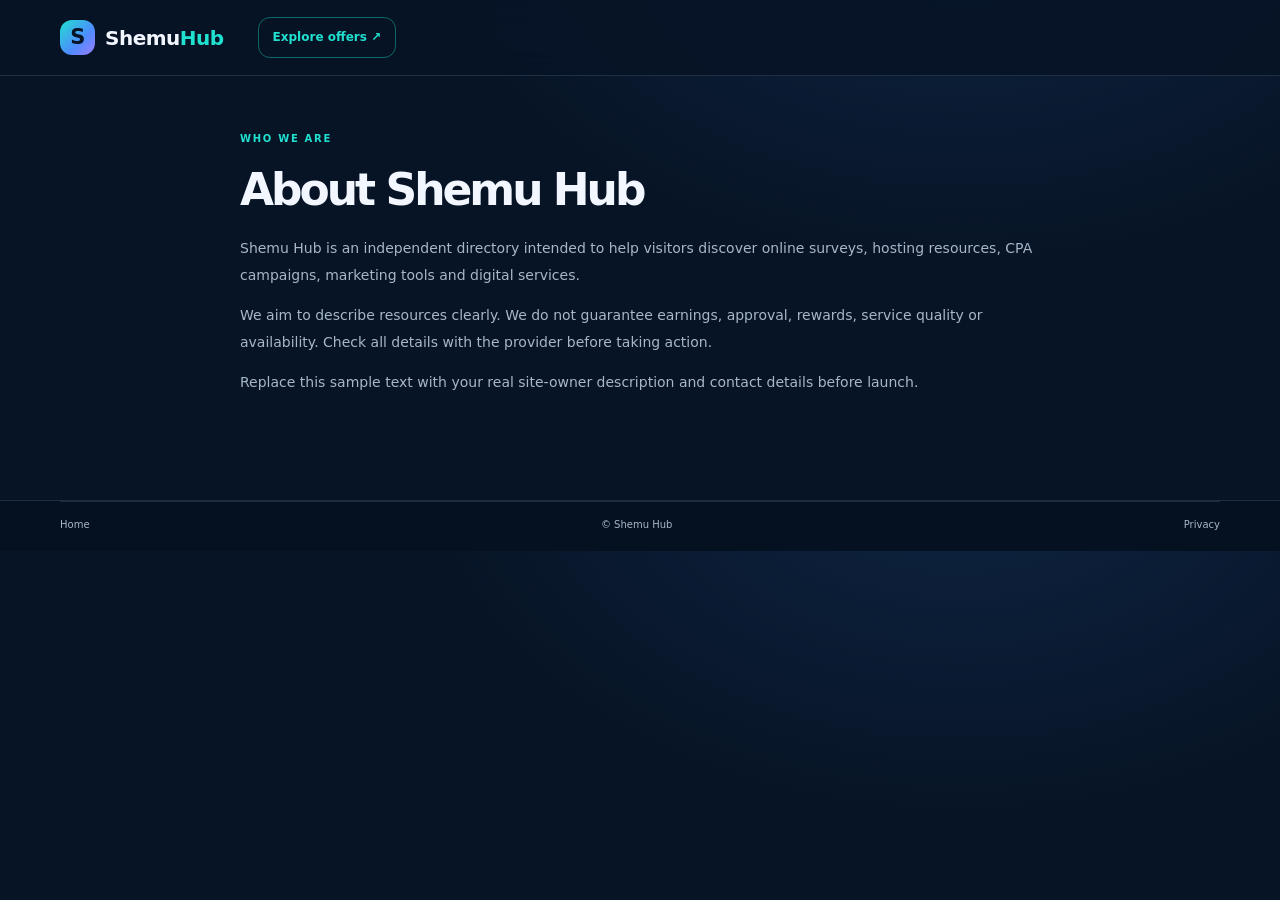
==== about.html @ 28712c2e "Add files via upload" ====
<!doctype html><html lang="en"><head><meta charset="utf-8"><meta name="viewport" content="width=device-width,initial-scale=1"><title>About — Shemu Hub</title><link rel="stylesheet" href="styles.css"></head><body><header class="site-header"><a class="brand" href="index.html"><span class="brand-mark">S</span><span>Shemu<span class="accent">Hub</span></span></a><a class="nav-cta" href="cpa.html">Explore offers ↗</a></header><main class="container legal-content"><div class="eyebrow">Who we are</div><h1>About Shemu Hub</h1><p>Shemu Hub is an independent directory intended to help visitors discover online surveys, hosting resources, CPA campaigns, marketing tools and digital services.</p><p>We aim to describe resources clearly. We do not guarantee earnings, approval, rewards, service quality or availability. Check all details with the provider before taking action.</p><p>Replace this sample text with your real site-owner description and contact details before launch.</p></main><footer class="site-footer"><div class="container footer-bottom"><a href="index.html">Home</a><span>© Shemu Hub</span><a href="privacy.html">Privacy</a></div></footer></body></html>
---- styles.css ----
:root{--bg:#071426;--panel:#0c1d34;--panel2:#102641;--text:#f2f6ff;--muted:#a8b6ca;--teal:#20e0cf;--purple:#9c7cff;--line:rgba(160,190,225,.16);--radius:20px}*{box-sizing:border-box}html{scroll-behavior:smooth;scroll-padding-top:90px}body{margin:0;background:radial-gradient(ellipse at 75% -20%,rgba(42,93,163,.24),transparent 40%),var(--bg);color:var(--text);font-family:Inter,ui-sans-serif,system-ui,-apple-system,BlinkMacSystemFont,"Segoe UI",sans-serif;line-height:1.6}a{color:inherit;text-decoration:none}.container{width:min(1160px,calc(100% - 40px));margin-inline:auto}.site-header{height:76px;padding:0 max(20px,calc((100vw - 1160px)/2));display:flex;align-items:center;gap:34px;border-bottom:1px solid var(--line);background:rgba(7,20,38,.88);backdrop-filter:blur(16px);position:sticky;top:0;z-index:10}.brand{display:inline-flex;align-items:center;gap:10px;font-weight:800;font-size:20px;white-space:nowrap;letter-spacing:-.5px}.brand-mark{width:35px;height:35px;display:grid;place-items:center;border-radius:12px;background:linear-gradient(135deg,var(--teal),#4e8cff 60%,var(--purple));color:#071426;font-size:21px;font-weight:900}.accent{color:var(--teal)}.nav{display:flex;align-items:center;gap:27px;margin-left:auto}.nav a{font-size:13px;color:var(--muted);transition:.2s}.nav a:hover,.nav a.active{color:var(--text)}.nav a.active{position:relative}.nav a.active:after{content:"";height:2px;position:absolute;bottom:-28px;left:0;right:0;background:var(--teal)}.nav-cta{border:1px solid rgba(32,224,207,.4);border-radius:12px;padding:10px 14px;font-size:12px;font-weight:750;color:var(--teal);white-space:nowrap}.nav-cta span{margin-left:8px}.menu-toggle{display:none;background:none;border:0;color:white;font-size:24px}.hero{display:grid;grid-template-columns:1.02fr .98fr;align-items:center;gap:36px;padding-top:74px;padding-bottom:60px;min-height:530px}.eyebrow{text-transform:uppercase;letter-spacing:1.7px;font-size:10px;font-weight:800;color:var(--teal);display:flex;align-items:center;gap:9px}.pulse{width:7px;height:7px;border-radius:50%;background:var(--teal);box-shadow:0 0 14px var(--teal)}h1{font-size:clamp(40px,5vw,65px);letter-spacing:-3px;line-height:1.07;margin:19px 0 22px;max-width:650px}.gradient-text{background:linear-gradient(90deg,var(--teal),#80b7ff 56%,var(--purple));-webkit-background-clip:text;background-clip:text;color:transparent}.hero-text,.page-hero p{font-size:16px;color:var(--muted);max-width:520px;line-height:1.8}.hero-actions{display:flex;gap:12px;flex-wrap:wrap;margin-top:28px}.button{display:inline-flex;align-items:center;justify-content:center;gap:10px;border-radius:12px;padding:12px 17px;font-size:12px;font-weight:800;border:1px solid transparent;cursor:pointer;transition:transform .2s,filter .2s}.button:hover{transform:translateY(-2px);filter:brightness(1.08)}.button-primary{background:linear-gradient(100deg,#20e0cf,#7ac9ff);color:#062033;box-shadow:0 7px 24px rgba(32,224,207,.13)}.button-quiet{border-color:var(--line);color:var(--text);background:rgba(255,255,255,.025)}.trust-line{display:flex;flex-wrap:wrap;gap:16px;margin-top:25px;color:var(--muted);font-size:10px}.trust-line span{color:var(--teal);font-weight:900;margin-right:-12px}.hero-art{height:380px;position:relative;display:grid;place-items:center;isolation:isolate}.orbit{position:absolute;border:1px solid rgba(66,206,222,.19);border-radius:50%;transform:rotate(-23deg)}.orbit-one{width:390px;height:270px}.orbit-two{width:330px;height:360px;transform:rotate(38deg);border-color:rgba(156,124,255,.19)}.dashboard{position:relative;z-index:1;width:min(390px,90%);padding:18px;border:1px solid rgba(126,182,226,.28);border-radius:20px;background:linear-gradient(145deg,rgba(20,47,77,.98),rgba(8,24,44,.98));box-shadow:0 25px 90px rgba(0,0,0,.3);transform:rotate(-3deg)}.dash-top{display:flex;align-items:center;gap:5px;color:#7f93ad;font-size:8px;letter-spacing:1px}.dash-top i{width:6px;height:6px;border-radius:50%;background:#f66f91}.dash-top i:nth-child(2){background:#ffc16c}.dash-top i:nth-child(3){background:var(--teal)}.dash-top span{margin-left:auto}.dash-title{font-size:28px;line-height:1.2;font-weight:700;margin:28px 0 18px;letter-spacing:-1px}.dash-title strong{color:var(--teal)}.dash-search{display:flex;align-items:center;gap:10px;padding:12px;background:#07172a;border:1px solid #29415c;border-radius:10px;color:#7f94ad;font-size:10px}.dash-search span{font-size:19px}.dash-search b{margin-left:auto;color:var(--teal)}.dash-pills{display:flex;gap:7px;margin:15px 0}.dash-pills span{padding:6px 10px;background:rgba(32,224,207,.09);border:1px solid rgba(32,224,207,.18);border-radius:20px;font-size:8px;color:#8eece5}.dash-pills span:nth-child(2){background:rgba(156,124,255,.1);color:#c3b5ff;border-color:rgba(156,124,255,.2)}.dash-bars{height:50px;display:flex;align-items:end;gap:8px;padding:7px 9px;border-radius:9px;background:rgba(255,255,255,.025)}.dash-bars i{flex:1;height:30%;background:linear-gradient(var(--teal),#3278ad);border-radius:3px 3px 0 0;opacity:.8}.dash-bars i:nth-child(3n){height:75%}.dash-bars i:nth-child(2n){height:48%}.dash-bars i:nth-child(4n){height:90%}.float-card{position:absolute;z-index:2;display:flex;align-items:center;gap:10px;padding:12px 15px;background:#102640;border:1px solid #294563;border-radius:13px;box-shadow:0 12px 35px #0004}.float-card b,.float-card small{display:block}.float-card b{font-size:10px}.float-card small{font-size:8px;color:var(--muted);margin-top:2px}.float-top{top:25px;right:-2px}.float-bottom{bottom:22px;left:-4px}.mini-icon{width:30px;height:30px;border-radius:9px;display:grid;place-items:center;font-size:18px}.mini-icon.teal{background:#123e48;color:var(--teal)}.mini-icon.purple{background:#322753;color:#c4b4ff}.sparkle{position:absolute;color:var(--teal);font-size:22px}.sparkle-one{top:74px;left:35px}.sparkle-two{bottom:55px;right:24px;color:var(--purple);font-size:30px}.stats-strip{display:grid;grid-template-columns:repeat(3,1fr);border:1px solid var(--line);border-radius:17px;background:rgba(14,34,58,.7);padding:21px 28px}.stats-strip div{display:flex;flex-direction:column;gap:3px;padding-left:24px;border-left:1px solid var(--line)}.stats-strip div:first-child{border:0;padding-left:0}.stats-strip strong{font-size:16px}.stats-strip span{font-size:11px;color:var(--muted)}.section{padding-top:86px}.section-heading{display:flex;justify-content:space-between;align-items:end;gap:20px;margin-bottom:25px}.section-heading h2,.info-banner h2{font-size:clamp(27px,3vw,36px);letter-spacing:-1.2px;line-height:1.2;margin:8px 0 0}.section-heading>p{color:var(--muted);font-size:12px;max-width:330px;margin:0}.category-grid{display:grid;grid-template-columns:repeat(3,1fr);gap:15px}.category-card,.offer-card{border:1px solid var(--line);border-radius:17px;padding:23px;background:linear-gradient(145deg,rgba(16,38,65,.8),rgba(9,25,44,.86));transition:border-color .2s,transform .2s}.category-card:hover,.offer-card:hover{border-color:rgba(32,224,207,.4);transform:translateY(-3px)}.category-icon,.offer-icon{display:grid;place-items:center;width:43px;height:43px;border-radius:13px;font-size:21px;font-weight:800}.teal{color:#43e7d7;background:rgba(32,224,207,.12)}.blue{color:#80b8ff;background:rgba(71,139,255,.13)}.purple{color:#c1aaff;background:rgba(156,124,255,.13)}.orange{color:#ffbb7b;background:rgba(255,165,82,.13)}.pink{color:#ff9bc5;background:rgba(255,105,165,.13)}.yellow{color:#f5d57c;background:rgba(245,213,124,.13)}.category-card h3,.offer-card h3{font-size:16px;margin:19px 0 7px}.category-card p,.offer-card p{font-size:12px;line-height:1.8;color:var(--muted);min-height:44px;margin:0 0 18px}.card-link,.text-link{font-size:11px;font-weight:800;color:var(--teal)}.featured-section{padding-top:84px}.offer-grid{display:grid;grid-template-columns:repeat(3,1fr);gap:15px}.offer-card{padding:21px}.offer-top{display:flex;align-items:center;justify-content:space-between}.tag{font-size:9px;font-weight:850;letter-spacing:1px;color:var(--teal)}.button-outline{width:100%;border-color:rgba(32,224,207,.25);color:var(--teal);background:rgba(32,224,207,.045)}.small-note{font-size:10px;color:#7f91a9;margin-top:15px}.info-banner{margin-top:85px;margin-bottom:80px;padding:34px 38px;border-radius:20px;border:1px solid rgba(32,224,207,.2);background:radial-gradient(ellipse at 90% 0%,rgba(32,224,207,.1),transparent 50%),#0d2138;display:flex;align-items:center;justify-content:space-between;gap:28px}.info-banner p{max-width:640px;color:var(--muted);font-size:12px;line-height:1.9;margin-bottom:0}.site-footer{border-top:1px solid var(--line);background:rgba(5,15,29,.55)}.footer-main{display:flex;align-items:center;gap:25px;padding-top:28px;padding-bottom:24px}.footer-main>p{color:var(--muted);font-size:11px;margin:0}.footer-links{display:flex;gap:18px;margin-left:auto;flex-wrap:wrap}.footer-links a,.footer-bottom{font-size:10px;color:var(--muted)}.footer-links a:hover{color:var(--teal)}.footer-bottom{border-top:1px solid var(--line);padding-top:15px;padding-bottom:18px;display:flex;justify-content:space-between;gap:15px}.page-hero{text-align:center;padding-top:70px;padding-bottom:45px}.page-hero h1{font-size:clamp(37px,5vw,54px);margin:16px auto}.page-hero p{margin:0 auto}.page-hero .eyebrow{justify-content:center}.directory-layout{display:grid;grid-template-columns:245px 1fr;gap:25px;padding-bottom:85px}.filter-panel{align-self:start;position:sticky;top:100px;padding:20px;border:1px solid var(--line);border-radius:17px;background:var(--panel)}.filter-panel label{display:block;font-size:11px;font-weight:800;margin-bottom:8px}.filter-panel input,.filter-panel select{width:100%;padding:12px 11px;background:#071629;border:1px solid #263d58;border-radius:10px;color:var(--text);font:inherit;font-size:12px;margin-bottom:19px;outline:none}.filter-panel input:focus,.filter-panel select:focus{border-color:var(--teal)}.filter-tip{padding:15px;background:rgba(32,224,207,.06);border:1px solid rgba(32,224,207,.15);border-radius:12px}.filter-tip strong{font-size:11px;color:var(--teal)}.filter-tip p{font-size:10px;line-height:1.8;color:var(--muted);margin-bottom:0}.directory-toolbar{display:flex;justify-content:space-between;gap:12px;align-items:center;margin-bottom:13px}.directory-toolbar>span:first-child{font-weight:800;font-size:12px}.directory-toolbar .small-note{margin:0}.offer-list{display:grid;gap:12px}.directory-card{display:grid;grid-template-columns:48px 1fr auto;gap:16px;align-items:center;padding:19px;border:1px solid var(--line);border-radius:16px;background:linear-gradient(120deg,rgba(15,36,61,.85),rgba(9,24,43,.9))}.directory-card .offer-icon{width:45px;height:45px}.directory-card h2{font-size:16px;margin:5px 0 4px;letter-spacing:-.3px}.directory-card p{font-size:11px;color:var(--muted);line-height:1.7;margin:0 0 8px}.meta-line{font-size:10px;color:#8296ae}.offer-button{font-size:10px;white-space:nowrap}.ad-placeholder{margin-top:22px;min-height:105px;border:1px dashed #344b65;border-radius:14px;display:flex;flex-direction:column;align-items:center;justify-content:center;text-align:center;padding:20px;color:#8193a9}.ad-label{font-size:8px;letter-spacing:2px}.ad-placeholder p{font-size:10px;margin:6px 0 0}.empty-state{padding:35px;text-align:center;color:var(--muted);border:1px dashed var(--line);border-radius:15px}.legal-content{max-width:800px;padding-top:55px;padding-bottom:90px}.legal-content h1{font-size:44px}.legal-content h2{margin-top:32px}.legal-content p,.legal-content li{color:var(--muted);font-size:14px;line-height:1.9}.legal-content a{color:var(--teal);text-decoration:underline}
@media(max-width:850px){.site-header{gap:14px}.nav{gap:15px}.nav-cta{display:none}.hero{gap:10px;padding-top:48px}.hero-art{transform:scale(.9)}.directory-layout{grid-template-columns:210px 1fr;gap:15px}.directory-card{grid-template-columns:42px 1fr}.directory-card .offer-button{grid-column:2;justify-self:start}.offer-grid{gap:10px}.offer-card{padding:16px}.footer-main{flex-wrap:wrap}.footer-links{margin-left:0;width:100%}}
@media(max-width:640px){.container{width:calc(100% - 30px)}.site-header{height:65px;padding:0 15px}.brand{font-size:18px}.brand-mark{width:31px;height:31px}.menu-toggle{display:block;margin-left:auto}.nav{display:none;position:absolute;left:12px;right:12px;top:59px;padding:14px;border:1px solid var(--line);border-radius:14px;background:#0b1c31;flex-direction:column;align-items:stretch;gap:0;box-shadow:0 20px 35px #0006}.nav.open{display:flex}.nav a{padding:12px}.nav a.active:after{display:none}.hero{grid-template-columns:1fr;padding-top:46px;padding-bottom:35px;gap:0}.hero-copy{position:relative;z-index:2}h1{font-size:44px;letter-spacing:-2px;margin:15px 0}.hero-text{font-size:14px}.hero-art{height:300px;transform:scale(.88);margin-top:-3px}.float-top{right:0}.float-bottom{left:0}.trust-line{gap:10px}.stats-strip{padding:16px 12px;gap:8px}.stats-strip div{padding-left:10px}.stats-strip strong{font-size:12px}.stats-strip span{font-size:9px}.section{padding-top:60px}.section-heading{align-items:start;flex-direction:column}.section-heading>p{max-width:none}.category-grid{grid-template-columns:repeat(2,minmax(0,1fr));gap:10px}.category-card{padding:15px}.category-card h3{font-size:13px;margin-top:13px}.category-card p{font-size:11px;min-height:75px}.card-link{font-size:10px}.offer-grid{grid-template-columns:1fr}.offer-card{padding:19px}.offer-card p{min-height:0}.info-banner{margin-top:60px;margin-bottom:55px;padding:24px;align-items:flex-start;flex-direction:column}.info-banner h2{font-size:27px}.footer-main{gap:12px}.footer-main>p{width:100%}.footer-links{gap:13px}.footer-bottom{flex-direction:column;gap:5px}.page-hero{padding-top:50px;padding-bottom:30px}.page-hero h1{font-size:39px;letter-spacing:-1.8px}.directory-layout{grid-template-columns:1fr;padding-bottom:60px}.filter-panel{position:static}.filter-panel input,.filter-panel select{margin-bottom:13px}.filter-tip{display:none}.directory-toolbar{align-items:flex-start;flex-direction:column;gap:2px}.directory-card{grid-template-columns:39px minmax(0,1fr);padding:14px;gap:11px}.directory-card .offer-icon{width:38px;height:38px}.directory-card h2{font-size:14px}.directory-card p{font-size:11px}.directory-card .offer-button{grid-column:1/-1;width:100%}.directory-card .meta-line{font-size:9px}}
@media(prefers-reduced-motion:reduce){html{scroll-behavior:auto}*,*:before,*:after{transition:none!important}}
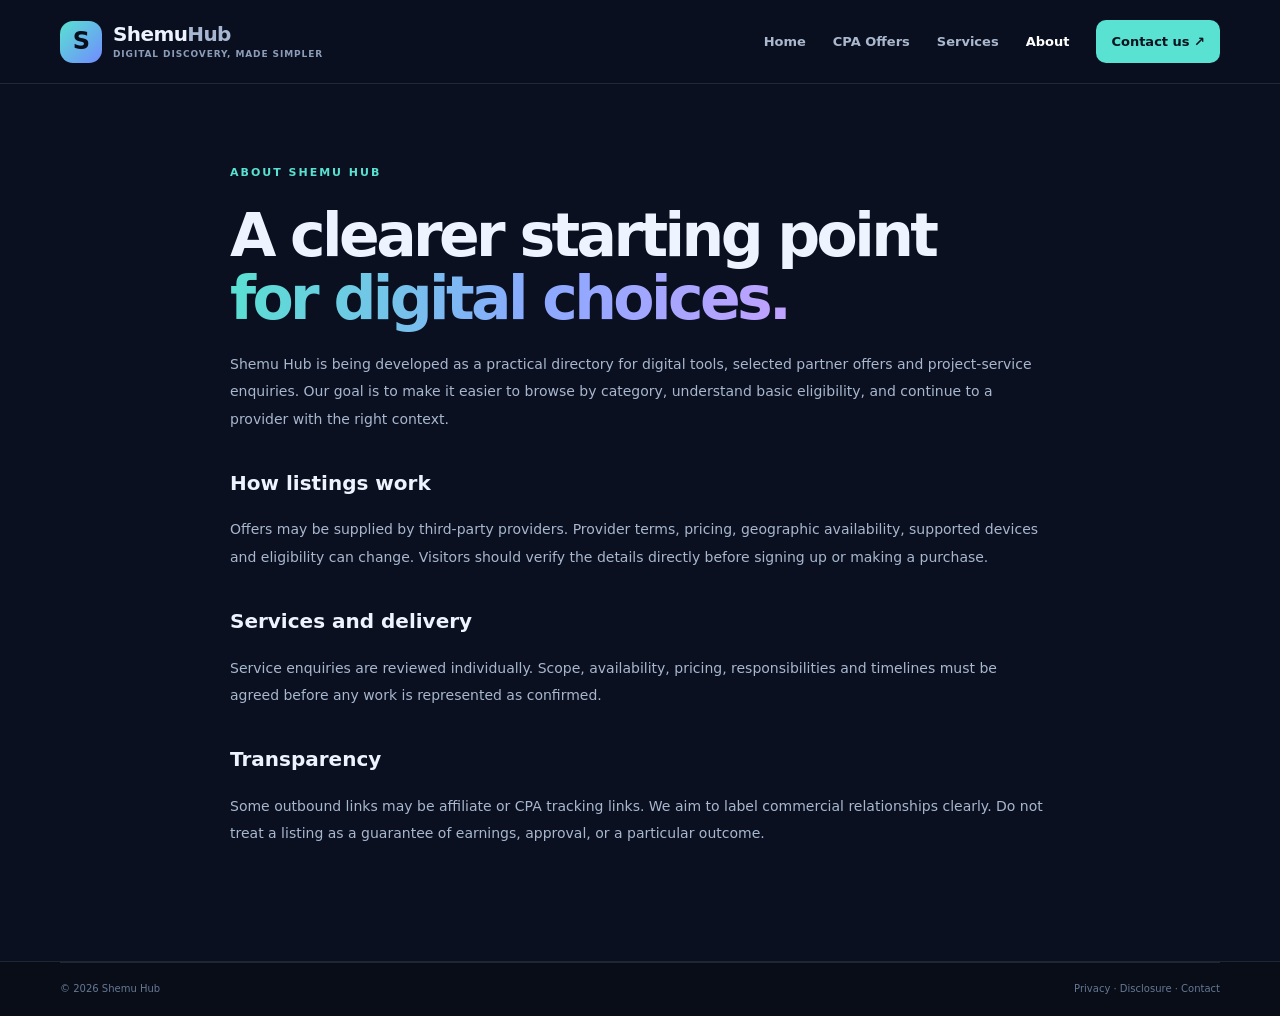
==== commit 7e86e2e5: "Add files via upload" ====
--- a/about.html
+++ b/about.html
@@ -1 +1 @@
-<!doctype html><html lang="en"><head><meta charset="utf-8"><meta name="viewport" content="width=device-width,initial-scale=1"><title>About — Shemu Hub</title><link rel="stylesheet" href="styles.css"></head><body><header class="site-header"><a class="brand" href="index.html"><span class="brand-mark">S</span><span>Shemu<span class="accent">Hub</span></span></a><a class="nav-cta" href="cpa.html">Explore offers ↗</a></header><main class="container legal-content"><div class="eyebrow">Who we are</div><h1>About Shemu Hub</h1><p>Shemu Hub is an independent directory intended to help visitors discover online surveys, hosting resources, CPA campaigns, marketing tools and digital services.</p><p>We aim to describe resources clearly. We do not guarantee earnings, approval, rewards, service quality or availability. Check all details with the provider before taking action.</p><p>Replace this sample text with your real site-owner description and contact details before launch.</p></main><footer class="site-footer"><div class="container footer-bottom"><a href="index.html">Home</a><span>© Shemu Hub</span><a href="privacy.html">Privacy</a></div></footer></body></html>+<!doctype html><html lang="en"><head><meta charset="utf-8"><meta name="viewport" content="width=device-width,initial-scale=1"><title>About — Shemu Hub</title><link rel="stylesheet" href="styles.css"></head><body><header class="site-header"><a class="brand" href="index.html"><span class="brand-mark">S</span><span>Shemu<span class="brand-light">Hub</span><small>Digital discovery, made simpler</small></span></a><button class="menu-toggle" aria-label="Toggle navigation" aria-expanded="false">☰</button><nav class="nav"><a href="index.html">Home</a><a href="cpa.html">CPA Offers</a><a href="services.html">Services</a><a class="active" href="about.html">About</a><a class="nav-cta" href="contact.html">Contact us ↗</a></nav></header><main class="wrap text-page"><div class="eyebrow">ABOUT SHEMU HUB</div><h1>A clearer starting point<br><span class="gradient-text">for digital choices.</span></h1><p>Shemu Hub is being developed as a practical directory for digital tools, selected partner offers and project-service enquiries. Our goal is to make it easier to browse by category, understand basic eligibility, and continue to a provider with the right context.</p><h2>How listings work</h2><p>Offers may be supplied by third-party providers. Provider terms, pricing, geographic availability, supported devices and eligibility can change. Visitors should verify the details directly before signing up or making a purchase.</p><h2>Services and delivery</h2><p>Service enquiries are reviewed individually. Scope, availability, pricing, responsibilities and timelines must be agreed before any work is represented as confirmed.</p><h2>Transparency</h2><p>Some outbound links may be affiliate or CPA tracking links. We aim to label commercial relationships clearly. Do not treat a listing as a guarantee of earnings, approval, or a particular outcome.</p></main></main><footer class="footer"><div class="wrap footer-bottom"><span>© <span id="year"></span> Shemu Hub</span><span><a href="privacy.html">Privacy</a> · <a href="disclosure.html">Disclosure</a> · <a href="contact.html">Contact</a></span></div></footer><script src="script.js"></script></body></html>
--- a/styles.css
+++ b/styles.css
@@ -1,4 +1 @@
-:root{--bg:#071426;--panel:#0c1d34;--panel2:#102641;--text:#f2f6ff;--muted:#a8b6ca;--teal:#20e0cf;--purple:#9c7cff;--line:rgba(160,190,225,.16);--radius:20px}*{box-sizing:border-box}html{scroll-behavior:smooth;scroll-padding-top:90px}body{margin:0;background:radial-gradient(ellipse at 75% -20%,rgba(42,93,163,.24),transparent 40%),var(--bg);color:var(--text);font-family:Inter,ui-sans-serif,system-ui,-apple-system,BlinkMacSystemFont,"Segoe UI",sans-serif;line-height:1.6}a{color:inherit;text-decoration:none}.container{width:min(1160px,calc(100% - 40px));margin-inline:auto}.site-header{height:76px;padding:0 max(20px,calc((100vw - 1160px)/2));display:flex;align-items:center;gap:34px;border-bottom:1px solid var(--line);background:rgba(7,20,38,.88);backdrop-filter:blur(16px);position:sticky;top:0;z-index:10}.brand{display:inline-flex;align-items:center;gap:10px;font-weight:800;font-size:20px;white-space:nowrap;letter-spacing:-.5px}.brand-mark{width:35px;height:35px;display:grid;place-items:center;border-radius:12px;background:linear-gradient(135deg,var(--teal),#4e8cff 60%,var(--purple));color:#071426;font-size:21px;font-weight:900}.accent{color:var(--teal)}.nav{display:flex;align-items:center;gap:27px;margin-left:auto}.nav a{font-size:13px;color:var(--muted);transition:.2s}.nav a:hover,.nav a.active{color:var(--text)}.nav a.active{position:relative}.nav a.active:after{content:"";height:2px;position:absolute;bottom:-28px;left:0;right:0;background:var(--teal)}.nav-cta{border:1px solid rgba(32,224,207,.4);border-radius:12px;padding:10px 14px;font-size:12px;font-weight:750;color:var(--teal);white-space:nowrap}.nav-cta span{margin-left:8px}.menu-toggle{display:none;background:none;border:0;color:white;font-size:24px}.hero{display:grid;grid-template-columns:1.02fr .98fr;align-items:center;gap:36px;padding-top:74px;padding-bottom:60px;min-height:530px}.eyebrow{text-transform:uppercase;letter-spacing:1.7px;font-size:10px;font-weight:800;color:var(--teal);display:flex;align-items:center;gap:9px}.pulse{width:7px;height:7px;border-radius:50%;background:var(--teal);box-shadow:0 0 14px var(--teal)}h1{font-size:clamp(40px,5vw,65px);letter-spacing:-3px;line-height:1.07;margin:19px 0 22px;max-width:650px}.gradient-text{background:linear-gradient(90deg,var(--teal),#80b7ff 56%,var(--purple));-webkit-background-clip:text;background-clip:text;color:transparent}.hero-text,.page-hero p{font-size:16px;color:var(--muted);max-width:520px;line-height:1.8}.hero-actions{display:flex;gap:12px;flex-wrap:wrap;margin-top:28px}.button{display:inline-flex;align-items:center;justify-content:center;gap:10px;border-radius:12px;padding:12px 17px;font-size:12px;font-weight:800;border:1px solid transparent;cursor:pointer;transition:transform .2s,filter .2s}.button:hover{transform:translateY(-2px);filter:brightness(1.08)}.button-primary{background:linear-gradient(100deg,#20e0cf,#7ac9ff);color:#062033;box-shadow:0 7px 24px rgba(32,224,207,.13)}.button-quiet{border-color:var(--line);color:var(--text);background:rgba(255,255,255,.025)}.trust-line{display:flex;flex-wrap:wrap;gap:16px;margin-top:25px;color:var(--muted);font-size:10px}.trust-line span{color:var(--teal);font-weight:900;margin-right:-12px}.hero-art{height:380px;position:relative;display:grid;place-items:center;isolation:isolate}.orbit{position:absolute;border:1px solid rgba(66,206,222,.19);border-radius:50%;transform:rotate(-23deg)}.orbit-one{width:390px;height:270px}.orbit-two{width:330px;height:360px;transform:rotate(38deg);border-color:rgba(156,124,255,.19)}.dashboard{position:relative;z-index:1;width:min(390px,90%);padding:18px;border:1px solid rgba(126,182,226,.28);border-radius:20px;background:linear-gradient(145deg,rgba(20,47,77,.98),rgba(8,24,44,.98));box-shadow:0 25px 90px rgba(0,0,0,.3);transform:rotate(-3deg)}.dash-top{display:flex;align-items:center;gap:5px;color:#7f93ad;font-size:8px;letter-spacing:1px}.dash-top i{width:6px;height:6px;border-radius:50%;background:#f66f91}.dash-top i:nth-child(2){background:#ffc16c}.dash-top i:nth-child(3){background:var(--teal)}.dash-top span{margin-left:auto}.dash-title{font-size:28px;line-height:1.2;font-weight:700;margin:28px 0 18px;letter-spacing:-1px}.dash-title strong{color:var(--teal)}.dash-search{display:flex;align-items:center;gap:10px;padding:12px;background:#07172a;border:1px solid #29415c;border-radius:10px;color:#7f94ad;font-size:10px}.dash-search span{font-size:19px}.dash-search b{margin-left:auto;color:var(--teal)}.dash-pills{display:flex;gap:7px;margin:15px 0}.dash-pills span{padding:6px 10px;background:rgba(32,224,207,.09);border:1px solid rgba(32,224,207,.18);border-radius:20px;font-size:8px;color:#8eece5}.dash-pills span:nth-child(2){background:rgba(156,124,255,.1);color:#c3b5ff;border-color:rgba(156,124,255,.2)}.dash-bars{height:50px;display:flex;align-items:end;gap:8px;padding:7px 9px;border-radius:9px;background:rgba(255,255,255,.025)}.dash-bars i{flex:1;height:30%;background:linear-gradient(var(--teal),#3278ad);border-radius:3px 3px 0 0;opacity:.8}.dash-bars i:nth-child(3n){height:75%}.dash-bars i:nth-child(2n){height:48%}.dash-bars i:nth-child(4n){height:90%}.float-card{position:absolute;z-index:2;display:flex;align-items:center;gap:10px;padding:12px 15px;background:#102640;border:1px solid #294563;border-radius:13px;box-shadow:0 12px 35px #0004}.float-card b,.float-card small{display:block}.float-card b{font-size:10px}.float-card small{font-size:8px;color:var(--muted);margin-top:2px}.float-top{top:25px;right:-2px}.float-bottom{bottom:22px;left:-4px}.mini-icon{width:30px;height:30px;border-radius:9px;display:grid;place-items:center;font-size:18px}.mini-icon.teal{background:#123e48;color:var(--teal)}.mini-icon.purple{background:#322753;color:#c4b4ff}.sparkle{position:absolute;color:var(--teal);font-size:22px}.sparkle-one{top:74px;left:35px}.sparkle-two{bottom:55px;right:24px;color:var(--purple);font-size:30px}.stats-strip{display:grid;grid-template-columns:repeat(3,1fr);border:1px solid var(--line);border-radius:17px;background:rgba(14,34,58,.7);padding:21px 28px}.stats-strip div{display:flex;flex-direction:column;gap:3px;padding-left:24px;border-left:1px solid var(--line)}.stats-strip div:first-child{border:0;padding-left:0}.stats-strip strong{font-size:16px}.stats-strip span{font-size:11px;color:var(--muted)}.section{padding-top:86px}.section-heading{display:flex;justify-content:space-between;align-items:end;gap:20px;margin-bottom:25px}.section-heading h2,.info-banner h2{font-size:clamp(27px,3vw,36px);letter-spacing:-1.2px;line-height:1.2;margin:8px 0 0}.section-heading>p{color:var(--muted);font-size:12px;max-width:330px;margin:0}.category-grid{display:grid;grid-template-columns:repeat(3,1fr);gap:15px}.category-card,.offer-card{border:1px solid var(--line);border-radius:17px;padding:23px;background:linear-gradient(145deg,rgba(16,38,65,.8),rgba(9,25,44,.86));transition:border-color .2s,transform .2s}.category-card:hover,.offer-card:hover{border-color:rgba(32,224,207,.4);transform:translateY(-3px)}.category-icon,.offer-icon{display:grid;place-items:center;width:43px;height:43px;border-radius:13px;font-size:21px;font-weight:800}.teal{color:#43e7d7;background:rgba(32,224,207,.12)}.blue{color:#80b8ff;background:rgba(71,139,255,.13)}.purple{color:#c1aaff;background:rgba(156,124,255,.13)}.orange{color:#ffbb7b;background:rgba(255,165,82,.13)}.pink{color:#ff9bc5;background:rgba(255,105,165,.13)}.yellow{color:#f5d57c;background:rgba(245,213,124,.13)}.category-card h3,.offer-card h3{font-size:16px;margin:19px 0 7px}.category-card p,.offer-card p{font-size:12px;line-height:1.8;color:var(--muted);min-height:44px;margin:0 0 18px}.card-link,.text-link{font-size:11px;font-weight:800;color:var(--teal)}.featured-section{padding-top:84px}.offer-grid{display:grid;grid-template-columns:repeat(3,1fr);gap:15px}.offer-card{padding:21px}.offer-top{display:flex;align-items:center;justify-content:space-between}.tag{font-size:9px;font-weight:850;letter-spacing:1px;color:var(--teal)}.button-outline{width:100%;border-color:rgba(32,224,207,.25);color:var(--teal);background:rgba(32,224,207,.045)}.small-note{font-size:10px;color:#7f91a9;margin-top:15px}.info-banner{margin-top:85px;margin-bottom:80px;padding:34px 38px;border-radius:20px;border:1px solid rgba(32,224,207,.2);background:radial-gradient(ellipse at 90% 0%,rgba(32,224,207,.1),transparent 50%),#0d2138;display:flex;align-items:center;justify-content:space-between;gap:28px}.info-banner p{max-width:640px;color:var(--muted);font-size:12px;line-height:1.9;margin-bottom:0}.site-footer{border-top:1px solid var(--line);background:rgba(5,15,29,.55)}.footer-main{display:flex;align-items:center;gap:25px;padding-top:28px;padding-bottom:24px}.footer-main>p{color:var(--muted);font-size:11px;margin:0}.footer-links{display:flex;gap:18px;margin-left:auto;flex-wrap:wrap}.footer-links a,.footer-bottom{font-size:10px;color:var(--muted)}.footer-links a:hover{color:var(--teal)}.footer-bottom{border-top:1px solid var(--line);padding-top:15px;padding-bottom:18px;display:flex;justify-content:space-between;gap:15px}.page-hero{text-align:center;padding-top:70px;padding-bottom:45px}.page-hero h1{font-size:clamp(37px,5vw,54px);margin:16px auto}.page-hero p{margin:0 auto}.page-hero .eyebrow{justify-content:center}.directory-layout{display:grid;grid-template-columns:245px 1fr;gap:25px;padding-bottom:85px}.filter-panel{align-self:start;position:sticky;top:100px;padding:20px;border:1px solid var(--line);border-radius:17px;background:var(--panel)}.filter-panel label{display:block;font-size:11px;font-weight:800;margin-bottom:8px}.filter-panel input,.filter-panel select{width:100%;padding:12px 11px;background:#071629;border:1px solid #263d58;border-radius:10px;color:var(--text);font:inherit;font-size:12px;margin-bottom:19px;outline:none}.filter-panel input:focus,.filter-panel select:focus{border-color:var(--teal)}.filter-tip{padding:15px;background:rgba(32,224,207,.06);border:1px solid rgba(32,224,207,.15);border-radius:12px}.filter-tip strong{font-size:11px;color:var(--teal)}.filter-tip p{font-size:10px;line-height:1.8;color:var(--muted);margin-bottom:0}.directory-toolbar{display:flex;justify-content:space-between;gap:12px;align-items:center;margin-bottom:13px}.directory-toolbar>span:first-child{font-weight:800;font-size:12px}.directory-toolbar .small-note{margin:0}.offer-list{display:grid;gap:12px}.directory-card{display:grid;grid-template-columns:48px 1fr auto;gap:16px;align-items:center;padding:19px;border:1px solid var(--line);border-radius:16px;background:linear-gradient(120deg,rgba(15,36,61,.85),rgba(9,24,43,.9))}.directory-card .offer-icon{width:45px;height:45px}.directory-card h2{font-size:16px;margin:5px 0 4px;letter-spacing:-.3px}.directory-card p{font-size:11px;color:var(--muted);line-height:1.7;margin:0 0 8px}.meta-line{font-size:10px;color:#8296ae}.offer-button{font-size:10px;white-space:nowrap}.ad-placeholder{margin-top:22px;min-height:105px;border:1px dashed #344b65;border-radius:14px;display:flex;flex-direction:column;align-items:center;justify-content:center;text-align:center;padding:20px;color:#8193a9}.ad-label{font-size:8px;letter-spacing:2px}.ad-placeholder p{font-size:10px;margin:6px 0 0}.empty-state{padding:35px;text-align:center;color:var(--muted);border:1px dashed var(--line);border-radius:15px}.legal-content{max-width:800px;padding-top:55px;padding-bottom:90px}.legal-content h1{font-size:44px}.legal-content h2{margin-top:32px}.legal-content p,.legal-content li{color:var(--muted);font-size:14px;line-height:1.9}.legal-content a{color:var(--teal);text-decoration:underline}
-@media(max-width:850px){.site-header{gap:14px}.nav{gap:15px}.nav-cta{display:none}.hero{gap:10px;padding-top:48px}.hero-art{transform:scale(.9)}.directory-layout{grid-template-columns:210px 1fr;gap:15px}.directory-card{grid-template-columns:42px 1fr}.directory-card .offer-button{grid-column:2;justify-self:start}.offer-grid{gap:10px}.offer-card{padding:16px}.footer-main{flex-wrap:wrap}.footer-links{margin-left:0;width:100%}}
-@media(max-width:640px){.container{width:calc(100% - 30px)}.site-header{height:65px;padding:0 15px}.brand{font-size:18px}.brand-mark{width:31px;height:31px}.menu-toggle{display:block;margin-left:auto}.nav{display:none;position:absolute;left:12px;right:12px;top:59px;padding:14px;border:1px solid var(--line);border-radius:14px;background:#0b1c31;flex-direction:column;align-items:stretch;gap:0;box-shadow:0 20px 35px #0006}.nav.open{display:flex}.nav a{padding:12px}.nav a.active:after{display:none}.hero{grid-template-columns:1fr;padding-top:46px;padding-bottom:35px;gap:0}.hero-copy{position:relative;z-index:2}h1{font-size:44px;letter-spacing:-2px;margin:15px 0}.hero-text{font-size:14px}.hero-art{height:300px;transform:scale(.88);margin-top:-3px}.float-top{right:0}.float-bottom{left:0}.trust-line{gap:10px}.stats-strip{padding:16px 12px;gap:8px}.stats-strip div{padding-left:10px}.stats-strip strong{font-size:12px}.stats-strip span{font-size:9px}.section{padding-top:60px}.section-heading{align-items:start;flex-direction:column}.section-heading>p{max-width:none}.category-grid{grid-template-columns:repeat(2,minmax(0,1fr));gap:10px}.category-card{padding:15px}.category-card h3{font-size:13px;margin-top:13px}.category-card p{font-size:11px;min-height:75px}.card-link{font-size:10px}.offer-grid{grid-template-columns:1fr}.offer-card{padding:19px}.offer-card p{min-height:0}.info-banner{margin-top:60px;margin-bottom:55px;padding:24px;align-items:flex-start;flex-direction:column}.info-banner h2{font-size:27px}.footer-main{gap:12px}.footer-main>p{width:100%}.footer-links{gap:13px}.footer-bottom{flex-direction:column;gap:5px}.page-hero{padding-top:50px;padding-bottom:30px}.page-hero h1{font-size:39px;letter-spacing:-1.8px}.directory-layout{grid-template-columns:1fr;padding-bottom:60px}.filter-panel{position:static}.filter-panel input,.filter-panel select{margin-bottom:13px}.filter-tip{display:none}.directory-toolbar{align-items:flex-start;flex-direction:column;gap:2px}.directory-card{grid-template-columns:39px minmax(0,1fr);padding:14px;gap:11px}.directory-card .offer-icon{width:38px;height:38px}.directory-card h2{font-size:14px}.directory-card p{font-size:11px}.directory-card .offer-button{grid-column:1/-1;width:100%}.directory-card .meta-line{font-size:9px}}
-@media(prefers-reduced-motion:reduce){html{scroll-behavior:auto}*,*:before,*:after{transition:none!important}}
+:root{--bg:#0b1020;--surface:#111a2d;--surface2:#151f34;--line:rgba(194,211,239,.13);--text:#edf3ff;--muted:#9caec8;--cyan:#59e1d1;--blue:#7aa7ff;--violet:#b5a0ff;--orange:#ffb36b;--green:#80e2a2;--pink:#f6a7d4;--radius:20px;--max:1160px}*{box-sizing:border-box}html{scroll-behavior:smooth}body{margin:0;background:var(--bg);color:var(--text);font:16px/1.65 Inter,ui-sans-serif,system-ui,-apple-system,BlinkMacSystemFont,"Segoe UI",sans-serif}a{color:inherit;text-decoration:none}button,input,select,textarea{font:inherit}.wrap{width:min(var(--max),calc(100% - 44px));margin-inline:auto}.site-header{height:84px;display:flex;align-items:center;justify-content:space-between;padding:0 max(22px,calc((100% - var(--max))/2));border-bottom:1px solid var(--line);background:rgba(11,16,32,.9);backdrop-filter:blur(18px);position:sticky;top:0;z-index:10}.brand{display:flex;gap:11px;align-items:center;font-weight:800;font-size:20px;letter-spacing:-.6px;line-height:1.05}.brand-mark{display:grid;place-items:center;width:42px;height:42px;border-radius:13px;background:linear-gradient(135deg,#59e1d1,#718cff);color:#08101e;font-size:24px;font-weight:900}.brand-light{color:#a7b7d2;font-weight:600}.brand small{display:block;color:#8b9db8;font-size:9px;letter-spacing:.9px;text-transform:uppercase;margin-top:5px;font-weight:700}.nav{display:flex;align-items:center;gap:27px;color:#aab8ce;font-size:13px;font-weight:650}.nav a:hover,.nav a.active{color:#fff}.nav .nav-cta{color:#07131e;background:var(--cyan);padding:11px 15px;border-radius:10px}.menu-toggle{display:none;background:transparent;border:1px solid var(--line);color:white;border-radius:10px;padding:7px 10px}.hero{min-height:610px;display:grid;grid-template-columns:1.05fr .95fr;align-items:center;gap:40px;padding-top:60px;padding-bottom:70px}.eyebrow{font-size:11px;letter-spacing:2px;font-weight:800;color:var(--cyan);display:flex;align-items:center;gap:9px}.pulse{width:7px;height:7px;background:var(--cyan);border-radius:50%;box-shadow:0 0 14px var(--cyan)}h1,h2,h3,p{margin-top:0}h1{font-size:clamp(44px,6vw,72px);line-height:1.04;letter-spacing:-3.6px;margin:22px 0}.gradient-text{background:linear-gradient(100deg,#59e1d1 0%,#8ba9ff 55%,#c1a2ff 100%);-webkit-background-clip:text;background-clip:text;color:transparent}.hero-lede,.page-hero>p,.directory-hero p{color:var(--muted);font-size:17px;max-width:570px;line-height:1.8}.hero-actions{display:flex;gap:12px;flex-wrap:wrap;margin-top:30px}.btn{display:inline-flex;justify-content:center;align-items:center;gap:13px;padding:13px 18px;border-radius:11px;font-weight:750;font-size:13px;border:1px solid transparent;cursor:pointer;transition:transform .18s,background .18s}.btn:hover{transform:translateY(-2px)}.btn-primary{background:var(--cyan);color:#07131e}.btn-secondary{border-color:#33435f;background:#121c30;color:#eef4ff}.btn-small{font-size:11px;padding:9px 12px}.btn-disabled{background:#202b3e;color:#7f8ca2;border-color:#334057;cursor:not-allowed;pointer-events:none}.hero-proof{display:flex;gap:9px;align-items:center;flex-wrap:wrap;margin-top:28px;color:#8fa0ba;font-size:11px}.proof-icon{color:var(--cyan)}.proof-dot{color:#4d607d}.hero-art{min-height:420px;position:relative;display:grid;place-items:center}.orbit{position:absolute;border:1px solid rgba(112,156,227,.15);border-radius:50%;transform:rotate(-23deg)}.orbit-one{width:420px;height:310px}.orbit-two{width:340px;height:430px;transform:rotate(48deg)}.glass-panel{width:min(100%,405px);position:relative;border:1px solid rgba(174,199,238,.25);border-radius:18px;overflow:hidden;background:linear-gradient(145deg,rgba(28,43,69,.96),rgba(13,21,38,.96));box-shadow:0 28px 100px rgba(0,0,0,.35);transform:rotate(-3deg)}.panel-top{height:43px;border-bottom:1px solid var(--line);display:flex;align-items:center;gap:6px;padding:0 15px}.panel-dot{width:6px;height:6px;background:#62738d;border-radius:50%}.panel-label{margin-left:auto;font-size:8px;letter-spacing:1.3px;color:#8294b1}.panel-main{padding:27px}.mini-kicker{font-size:9px;letter-spacing:1.8px;color:var(--cyan);font-weight:800}.mock-title{font-size:29px;letter-spacing:-1px;font-weight:800;margin:8px 0 13px}.mock-line{height:6px;width:88%;background:#263650;border-radius:8px;margin:8px 0}.mock-line.short{width:57%}.mock-grid{display:grid;grid-template-columns:repeat(3,1fr);gap:9px;margin-top:27px}.mock-card{padding:12px 10px;border:1px solid var(--line);border-radius:11px;background:#111c30}.mock-card span{font-size:19px;color:var(--cyan);display:block;margin-bottom:11px}.mock-card b,.mock-card small{display:block;font-size:10px}.mock-card small{font-size:8px;color:#8293ad;margin-top:3px}.float-chip{position:absolute;display:flex;align-items:center;gap:11px;padding:12px 15px;border:1px solid #34435d;border-radius:13px;background:#121d31;box-shadow:0 18px 45px #060a13a8}.chip-top{top:53px;right:-4px}.chip-bottom{bottom:47px;left:-12px}.chip-icon{display:grid;place-items:center;width:35px;height:35px;border-radius:10px;background:#143d43;color:var(--cyan);font-size:18px}.chip-icon.purple{background:#30294b;color:#c0adff}.float-chip b,.float-chip small{display:block;font-size:11px}.float-chip small{color:#899bb5;font-size:9px;margin-top:3px}.trust-strip{border-block:1px solid var(--line);background:#0e1627}.trust-inner{display:flex;justify-content:space-between;align-items:center;gap:20px;min-height:72px;color:#8ea0bb;font-size:11px;flex-wrap:wrap}.trust-inner span:first-child{font-size:9px;letter-spacing:1.4px;color:#667b9c;font-weight:800}.section{padding-top:95px;padding-bottom:95px}.section-head{display:flex;justify-content:space-between;align-items:end;gap:20px;margin-bottom:30px}.section-head h2,.feature-layout h2,.cta-section h2{font-size:clamp(29px,4vw,42px);line-height:1.15;letter-spacing:-1.7px;margin:12px 0 0}.text-link,.card-link{color:var(--cyan);font-weight:700;font-size:12px}.category-grid{display:grid;grid-template-columns:repeat(4,1fr);gap:15px}.category-card,.service-card{display:block;padding:24px;border:1px solid var(--line);border-radius:17px;background:linear-gradient(155deg,#121c30,#0e1627);transition:border .2s,transform .2s}.category-card:hover,.service-card:hover{border-color:#4b6b86;transform:translateY(-4px)}.cat-icon,.offer-icon{width:44px;height:44px;display:grid;place-items:center;border-radius:13px;font-size:20px;margin-bottom:21px}.cyan{background:#143a40;color:var(--cyan)}.blue{background:#1b3150;color:var(--blue)}.violet{background:#30294b;color:var(--violet)}.orange{background:#493222;color:var(--orange)}.green{background:#1b3a32;color:var(--green)}.pink{background:#442c40;color:var(--pink)}.category-card h3{font-size:16px;margin-bottom:9px}.category-card p,.service-card p{font-size:12px;line-height:1.8;color:var(--muted);min-height:68px}.card-link{display:inline-block;margin-top:12px}.feature-band{background:linear-gradient(115deg,#111b30,#101629);border-block:1px solid var(--line);padding:80px 0}.feature-layout{display:grid;grid-template-columns:1fr 1fr;gap:90px;align-items:center}.feature-layout p,.cta-section p{color:var(--muted);max-width:490px;font-size:14px;line-height:1.9;margin:20px 0 26px}.feature-list>div{display:flex;gap:20px;padding:20px 0;border-bottom:1px solid var(--line)}.feature-list>div>span{font-size:12px;color:var(--cyan);font-weight:800}.feature-list b{font-size:14px}.feature-list p{font-size:12px;margin:5px 0 0}.cta-section{display:flex;justify-content:space-between;align-items:center;gap:25px}.cta-section p{margin-bottom:0}.footer{border-top:1px solid var(--line);background:#080d18}.footer-main{display:grid;grid-template-columns:1fr 1.2fr 1fr;gap:25px;align-items:center;padding-top:35px;padding-bottom:30px}.footer-main>p{font-size:11px;color:#7f91ac;margin:0;max-width:270px}.footer-links{display:flex;gap:13px;justify-content:end;flex-wrap:wrap;font-size:10px;color:#98a9c1}.footer-bottom{border-top:1px solid var(--line);padding-top:18px;padding-bottom:18px;display:flex;justify-content:space-between;gap:15px;color:#657893;font-size:10px}.directory-hero{padding:76px 0 48px;background:radial-gradient(ellipse at 75% 10%,rgba(64,108,161,.17),transparent 45%),#0d1425;border-bottom:1px solid var(--line)}.directory-hero h1,.page-hero h1,.contact-layout h1{font-size:clamp(43px,5vw,60px);margin:18px 0}.directory-hero p{max-width:700px;font-size:14px}.directory-stats{display:flex;gap:24px;flex-wrap:wrap;margin-top:25px;color:#94a6c0;font-size:11px}.directory-stats b{color:var(--cyan);margin-right:6px}.directory-section{padding-top:35px;padding-bottom:80px}.directory-toolbar{display:grid;grid-template-columns:1fr 205px 205px;gap:14px;padding:16px;border:1px solid var(--line);border-radius:15px;background:#111a2b}.searchbox{display:flex;align-items:center;gap:10px;padding:0 12px;border:1px solid #2a3a54;border-radius:10px;color:#7187a7}.searchbox input{width:100%;background:transparent;border:0;outline:none;color:var(--text);font-size:12px}.filter-group label,.contact-card label{display:block;font-size:10px;color:#90a2bd;font-weight:700;margin-bottom:5px}.filter-group select,.contact-card input,.contact-card select,.contact-card textarea{width:100%;padding:10px 11px;border:1px solid #2a3a54;border-radius:9px;background:#0d1525;color:#e8efff;font-size:11px;outline:none}.results-row{display:flex;justify-content:space-between;gap:15px;margin:23px 0 14px;color:#7f92ae;font-size:11px}.offer-grid{display:grid;grid-template-columns:repeat(3,1fr);gap:15px}.offer-card{border:1px solid var(--line);border-radius:16px;background:linear-gradient(155deg,#131e32,#0e1627);padding:21px;display:flex;flex-direction:column;min-width:0}.offer-top{display:flex;justify-content:space-between;align-items:start}.offer-icon{margin-bottom:12px;width:40px;height:40px}.pill{font-size:8px;letter-spacing:.8px;font-weight:800;border:1px solid #33425b;border-radius:30px;padding:5px 8px;color:#a8b9d2}.offer-card h2{font-size:17px;line-height:1.3;margin:8px 0}.offer-card>p{font-size:12px;color:var(--muted);line-height:1.8;min-height:65px}.offer-meta{display:grid;gap:7px;padding:13px 0;border-top:1px solid var(--line);color:#91a4c0;font-size:10px}.device-tags{display:flex;flex-wrap:wrap;gap:6px;margin-bottom:19px}.device-tags span{background:#18253a;border:1px solid #2b3b55;border-radius:6px;padding:4px 7px;font-size:9px;color:#aabbd3}.offer-action{margin-top:auto;padding-top:13px;border-top:1px solid var(--line);display:flex;justify-content:space-between;align-items:center;gap:10px}.offer-note{font-size:9px;color:#7487a2;max-width:120px}.disclosure-box{margin-top:25px;border:1px solid #34435d;border-radius:12px;padding:18px 20px;background:#111b2d}.disclosure-box b{font-size:12px}.disclosure-box p{font-size:11px;color:#9baec7;line-height:1.8;margin:7px 0 0}.empty-state{text-align:center;padding:60px 15px;color:#9aacc5}.empty-state b{color:#fff}.page-hero{padding-top:85px;padding-bottom:45px}.page-hero>p{font-size:15px}.service-grid{display:grid;grid-template-columns:repeat(3,1fr);gap:16px;padding-bottom:55px}.service-card h2{font-size:17px}.service-card p{min-height:0;margin-bottom:0}.cta-panel{display:flex;align-items:center;justify-content:space-between;gap:20px;padding:28px;margin-bottom:80px;border:1px solid var(--line);border-radius:17px;background:#111b2d}.cta-panel h2{font-size:23px;margin-bottom:8px}.cta-panel p{font-size:12px;color:var(--muted);margin:0}.text-page{max-width:820px;padding-top:80px;padding-bottom:100px}.text-page h1{font-size:clamp(40px,5vw,60px)}.text-page h2{font-size:20px;margin-top:34px}.text-page p{color:#a7b7ce;font-size:14px;line-height:1.95}.contact-layout{display:grid;grid-template-columns:1fr .8fr;gap:80px;padding-top:75px;padding-bottom:90px}.contact-layout>section>p{color:var(--muted);font-size:14px;line-height:1.9;max-width:490px}.contact-note{margin-top:30px;padding:17px;border:1px solid var(--line);border-radius:12px;background:#111a2b}.contact-note b{font-size:12px}.contact-note p,.form-hint{font-size:10px;color:#8ea0ba;line-height:1.8;margin:7px 0 0}.contact-card{padding:24px;border:1px solid var(--line);border-radius:17px;background:#111a2b}.contact-card h2{font-size:20px;margin-bottom:22px}.contact-card label{margin-top:14px}.contact-card textarea{resize:vertical}.full{width:100%;margin-top:18px}.form-hint{text-align:center}.hidden{display:none!important}@media(max-width:900px){.nav{gap:15px}.category-grid{grid-template-columns:repeat(2,1fr)}.offer-grid{grid-template-columns:repeat(2,1fr)}.hero{grid-template-columns:1fr 1fr;gap:20px}.float-chip{transform:scale(.9)}.footer-main{grid-template-columns:1fr 1fr}.footer-links{grid-column:1/-1;justify-content:start}.feature-layout{gap:35px}.directory-toolbar{grid-template-columns:1fr 1fr}.searchbox{grid-column:1/-1}}@media(max-width:650px){.site-header{height:72px;padding-inline:20px}.menu-toggle{display:block}.nav{display:none;position:absolute;top:71px;left:0;right:0;background:#0d1526;border-bottom:1px solid var(--line);padding:18px 22px 22px;flex-direction:column;align-items:stretch;gap:0}.nav.open{display:flex}.nav a{padding:12px 4px}.nav .nav-cta{text-align:center;margin-top:7px}.hero{grid-template-columns:1fr;padding-top:55px;padding-bottom:40px}.hero-art{min-height:365px;max-width:470px;width:100%;margin:auto}.hero h1{letter-spacing:-2.4px}.float-chip{padding:9px 11px}.chip-top{right:0}.chip-bottom{left:0}.trust-inner{justify-content:flex-start;padding-block:18px}.trust-inner span:first-child{width:100%}.section{padding-top:65px;padding-bottom:65px}.section-head{align-items:start;flex-direction:column}.category-grid,.offer-grid,.service-grid{grid-template-columns:1fr}.category-card p{min-height:0}.feature-band{padding:60px 0}.feature-layout{grid-template-columns:1fr}.cta-section,.cta-panel{align-items:start;flex-direction:column}.footer-main{grid-template-columns:1fr;gap:15px}.footer-links{grid-column:auto}.footer-bottom{flex-direction:column}.directory-hero{padding-top:55px}.directory-toolbar{grid-template-columns:1fr}.searchbox{grid-column:auto}.results-row{font-size:10px}.offer-card>p{min-height:0}.contact-layout{grid-template-columns:1fr;gap:30px;padding-top:55px}.text-page{padding-top:55px;padding-bottom:70px}.page-hero{padding-top:55px}.directory-stats{gap:12px}.directory-stats span{width:100%}}
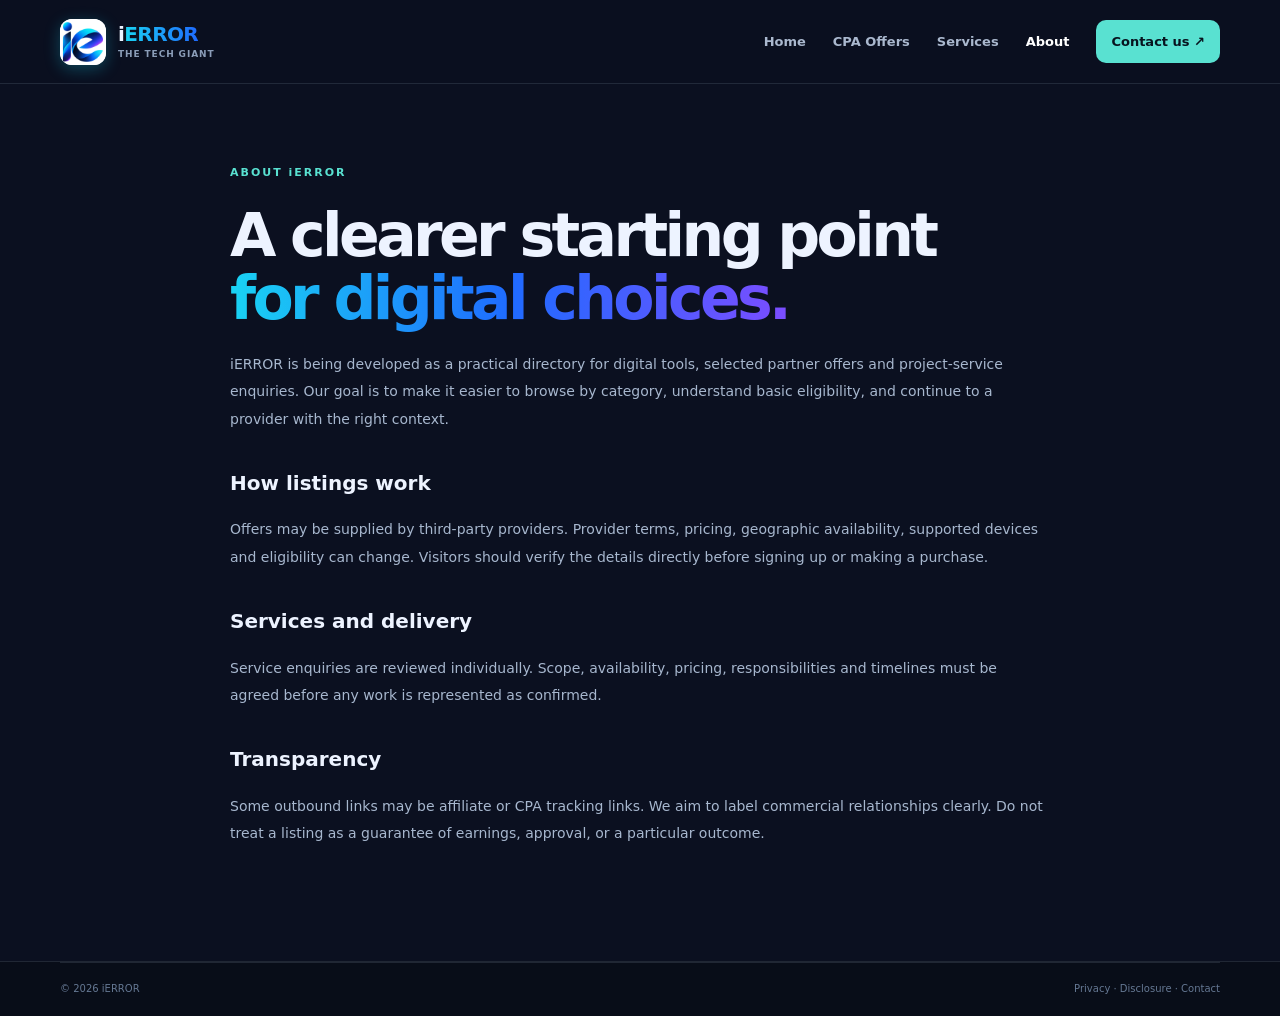
==== commit e4d473f4: "Add files via upload" ====
--- a/about.html
+++ b/about.html
@@ -1 +1 @@
-<!doctype html><html lang="en"><head><meta charset="utf-8"><meta name="viewport" content="width=device-width,initial-scale=1"><title>About — Shemu Hub</title><link rel="stylesheet" href="styles.css"></head><body><header class="site-header"><a class="brand" href="index.html"><span class="brand-mark">S</span><span>Shemu<span class="brand-light">Hub</span><small>Digital discovery, made simpler</small></span></a><button class="menu-toggle" aria-label="Toggle navigation" aria-expanded="false">☰</button><nav class="nav"><a href="index.html">Home</a><a href="cpa.html">CPA Offers</a><a href="services.html">Services</a><a class="active" href="about.html">About</a><a class="nav-cta" href="contact.html">Contact us ↗</a></nav></header><main class="wrap text-page"><div class="eyebrow">ABOUT SHEMU HUB</div><h1>A clearer starting point<br><span class="gradient-text">for digital choices.</span></h1><p>Shemu Hub is being developed as a practical directory for digital tools, selected partner offers and project-service enquiries. Our goal is to make it easier to browse by category, understand basic eligibility, and continue to a provider with the right context.</p><h2>How listings work</h2><p>Offers may be supplied by third-party providers. Provider terms, pricing, geographic availability, supported devices and eligibility can change. Visitors should verify the details directly before signing up or making a purchase.</p><h2>Services and delivery</h2><p>Service enquiries are reviewed individually. Scope, availability, pricing, responsibilities and timelines must be agreed before any work is represented as confirmed.</p><h2>Transparency</h2><p>Some outbound links may be affiliate or CPA tracking links. We aim to label commercial relationships clearly. Do not treat a listing as a guarantee of earnings, approval, or a particular outcome.</p></main></main><footer class="footer"><div class="wrap footer-bottom"><span>© <span id="year"></span> Shemu Hub</span><span><a href="privacy.html">Privacy</a> · <a href="disclosure.html">Disclosure</a> · <a href="contact.html">Contact</a></span></div></footer><script src="script.js"></script></body></html>+<!doctype html><html lang="en"><head><meta charset="utf-8"><meta name="viewport" content="width=device-width,initial-scale=1"><title>About — iERROR</title><link rel="stylesheet" href="styles.css"><link rel="stylesheet" href="ierror.css"><link rel="icon" href="favicon.ico" sizes="any"><link rel="icon" type="image/png" sizes="32x32" href="favicon-32.png"><link rel="apple-touch-icon" href="apple-touch-icon.png"><link rel="manifest" href="site.webmanifest"><meta property="og:site_name" content="iERROR"><meta property="og:title" content="iERROR — The tech giant"><meta property="og:image" content="og-image.png"><meta name="twitter:card" content="summary_large_image"></head><body><header class="site-header"><a class="brand" href="index.html"><img class="brand-logo" src="logo-mark.png" alt="iERROR logo" width="46" height="46"><span>i<span class="brand-light">ERROR</span><small>The tech giant</small></span></a><button class="menu-toggle" aria-label="Toggle navigation" aria-expanded="false">☰</button><nav class="nav"><a href="index.html">Home</a><a href="cpa.html">CPA Offers</a><a href="services.html">Services</a><a class="active" href="about.html">About</a><a class="nav-cta" href="contact.html">Contact us ↗</a></nav></header><main class="wrap text-page"><div class="eyebrow">ABOUT iERROR</div><h1>A clearer starting point<br><span class="gradient-text">for digital choices.</span></h1><p>iERROR is being developed as a practical directory for digital tools, selected partner offers and project-service enquiries. Our goal is to make it easier to browse by category, understand basic eligibility, and continue to a provider with the right context.</p><h2>How listings work</h2><p>Offers may be supplied by third-party providers. Provider terms, pricing, geographic availability, supported devices and eligibility can change. Visitors should verify the details directly before signing up or making a purchase.</p><h2>Services and delivery</h2><p>Service enquiries are reviewed individually. Scope, availability, pricing, responsibilities and timelines must be agreed before any work is represented as confirmed.</p><h2>Transparency</h2><p>Some outbound links may be affiliate or CPA tracking links. We aim to label commercial relationships clearly. Do not treat a listing as a guarantee of earnings, approval, or a particular outcome.</p></main><footer class="footer"><div class="wrap footer-bottom"><span>© <span id="year"></span> iERROR</span><span><a href="privacy.html">Privacy</a> · <a href="disclosure.html">Disclosure</a> · <a href="contact.html">Contact</a></span></div></footer><script src="script.js"></script></body></html>
--- a/ierror.css
+++ b/ierror.css
@@ -0,0 +1,27 @@
+/* iERROR brand layer — loaded after styles.css */
+:root{--ie-cyan:#19d3f3;--ie-blue:#1f6bff;--ie-violet:#7b4dff}
+.brand{display:flex;align-items:center;gap:12px;text-decoration:none}
+.brand-logo{width:46px;height:46px;border-radius:12px;background:#fff;object-fit:contain;box-shadow:0 4px 16px rgba(25,211,243,.28)}
+.brand-light{background:linear-gradient(90deg,var(--ie-cyan),var(--ie-blue));-webkit-background-clip:text;background-clip:text;color:transparent}
+.gradient-text{background:linear-gradient(90deg,var(--ie-cyan),var(--ie-blue),var(--ie-violet));-webkit-background-clip:text;background-clip:text;color:transparent}
+.btn-primary{background:linear-gradient(135deg,var(--ie-blue),var(--ie-violet))!important;color:#fff!important}
+.hero-logo{display:block;width:92px;height:92px;margin:0 0 14px;border-radius:20px;background:#fff;box-shadow:0 10px 30px rgba(25,211,243,.25)}
+.lp-page{background:#0b1020;color:#eef1ff}
+.lp-hero{background:linear-gradient(135deg,#1f6bff,#7b4dff 55%,#19d3f3);color:#fff;text-align:center;padding:64px 20px 96px}
+.lp-hero h1{font-size:clamp(1.8rem,5vw,3rem);line-height:1.2;max-width:720px;margin:0 auto 14px}
+.lp-hero p{max-width:560px;margin:0 auto 28px;font-size:1.05rem;opacity:.95}
+.lp-btn{display:inline-block;background:#fff;color:#1f3bd8;font-weight:700;text-decoration:none;padding:15px 34px;border-radius:999px;box-shadow:0 8px 24px rgba(0,0,0,.25);transition:transform .15s}
+.lp-btn:hover{transform:translateY(-2px)}
+.lp-btn.solid{background:linear-gradient(135deg,#1f6bff,#7b4dff);color:#fff}
+.lp-wrap{max-width:960px;margin:-56px auto 0;padding:0 16px 90px}
+.lp-grid{display:grid;gap:16px;grid-template-columns:repeat(auto-fit,minmax(240px,1fr))}
+.lp-card{background:#131c38;border:1px solid rgba(150,165,255,.15);border-radius:18px;padding:24px;box-shadow:0 8px 24px rgba(0,0,0,.3)}
+.lp-card i{font-style:normal;font-size:1.8rem}.lp-card h3{margin:8px 0 4px}.lp-card p{color:#aeb8d0;font-size:.95rem;margin:0}
+.lp-wrap h2{text-align:center;margin:44px 0 18px}
+.lp-steps{counter-reset:s;display:grid;gap:12px;padding:0}
+.lp-steps li{list-style:none;background:#131c38;border-radius:14px;padding:16px 16px 16px 62px;position:relative}
+.lp-steps li:before{counter-increment:s;content:counter(s);position:absolute;left:16px;top:50%;transform:translateY(-50%);width:32px;height:32px;border-radius:50%;background:linear-gradient(135deg,#1f6bff,#7b4dff);display:grid;place-items:center;font-weight:700}
+.lp-c{text-align:center;margin:30px 0}
+.lp-sticky{display:none;position:fixed;left:0;right:0;bottom:0;padding:12px 16px;background:#10182c;box-shadow:0 -4px 16px rgba(0,0,0,.4);text-align:center;z-index:50}
+.lp-sticky .lp-btn{width:100%;max-width:420px;box-sizing:border-box;box-shadow:none}
+@media(max-width:700px){.lp-sticky:not([hidden]){display:block}.lp-hero{padding:48px 18px 84px}}
